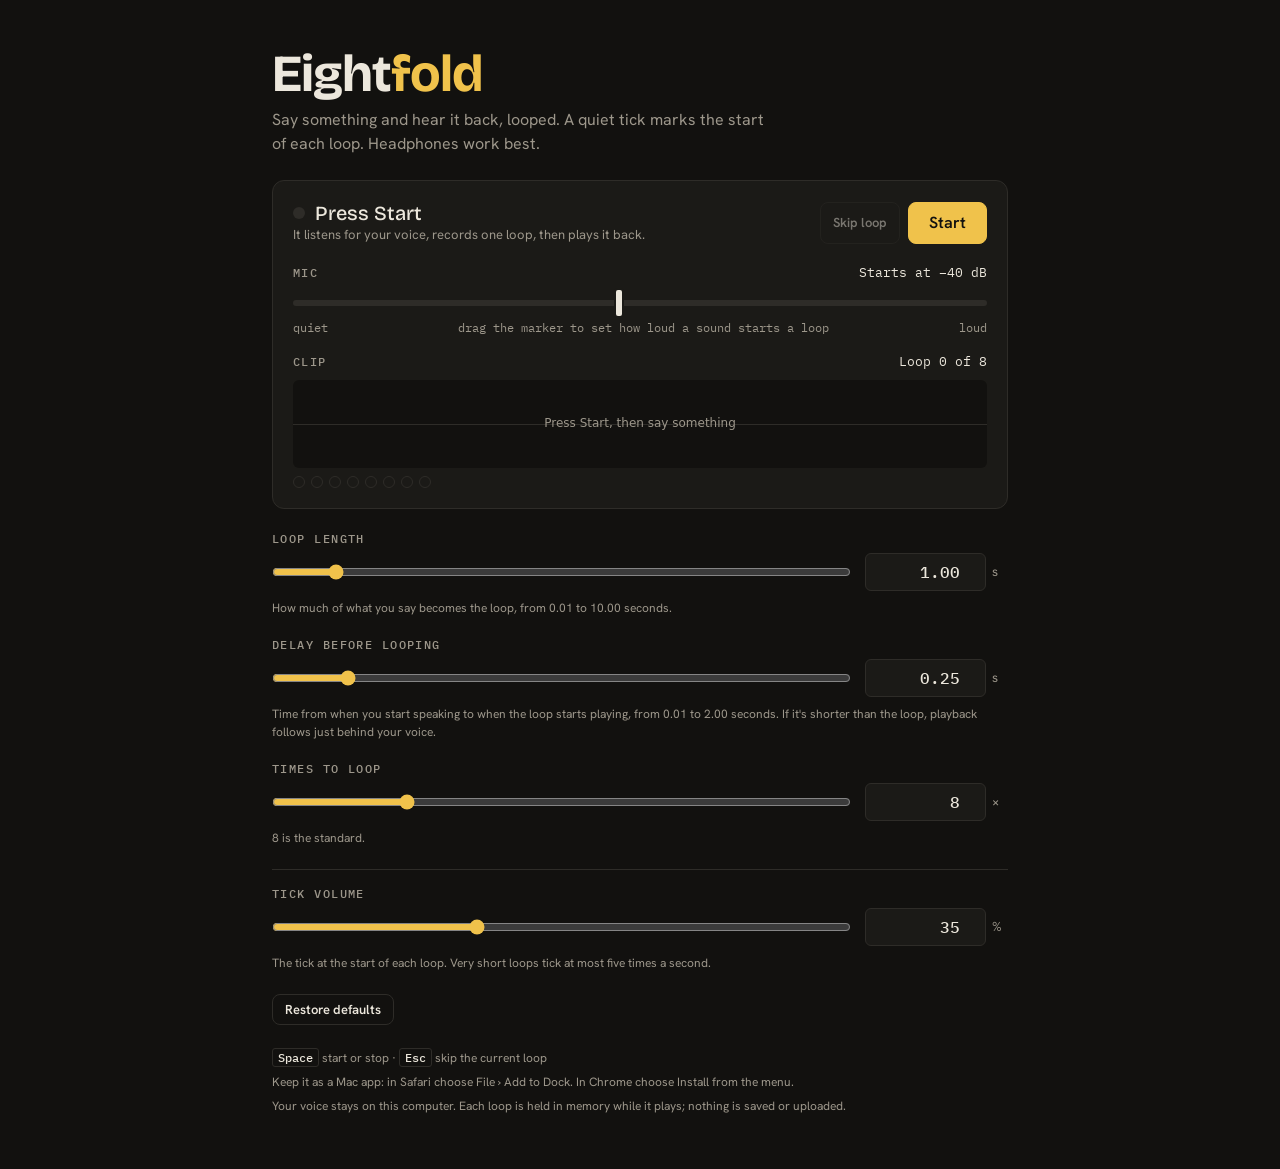
==== eightfold/index.html @ 7e2d74df "Add Eightfold: a voice looper that plays what you say eight times A new web app in eightfold/, serve" ====
<!doctype html>
<html lang="en">
<head>
<meta charset="utf-8">
<meta name="viewport" content="width=device-width, initial-scale=1, viewport-fit=cover">
<title>Eightfold</title>
<meta name="description" content="Say something and hear it looped eight times, with a quiet tick at the start of each loop.">
<meta name="theme-color" content="#12110f">
<link rel="manifest" href="manifest.webmanifest">
<link rel="icon" type="image/png" sizes="32x32" href="favicon-32.png">
<link rel="apple-touch-icon" href="apple-touch-icon.png">
<link rel="preconnect" href="https://fonts.googleapis.com">
<link rel="preconnect" href="https://fonts.gstatic.com" crossorigin>
<link rel="stylesheet" href="https://fonts.googleapis.com/css2?family=Bricolage+Grotesque:opsz,wght@12..96,500;12..96,700&family=Hanken+Grotesk:wght@400;500;600&family=IBM+Plex+Mono:wght@400;500&display=swap">
<style>
/* Layout: one column, a tape-deck card (status, mic meter, clip and loop count) above three dials. */
:root {
  color-scheme: dark;
  --ground: #12110f;        /* warm graphite */
  --panel: #1b1a17;
  --rule: #2e2c28;
  --fg: #ece7dc;
  --muted: #9d978b;
  --tape: #f0c24b;          /* loop light */
  --rec: #e8705a;           /* recording */
  --tape-dim: rgb(240 194 75 / 0.18);
  --font-display: "Bricolage Grotesque", "Avenir Next", system-ui, sans-serif;
  --font-body: "Hanken Grotesk", system-ui, -apple-system, "Segoe UI", sans-serif;
  --font-data: "IBM Plex Mono", ui-monospace, "SFMono-Regular", Menlo, Consolas, monospace;
  --step--2: 0.75rem;
  --step--1: 0.8125rem;
  --step-0: 1rem;
  --step-1: 1.25rem;
  --step-3: clamp(2.25rem, 6vw, 3.25rem);
}
[hidden] { display: none !important; }
html, body { height: 100%; }
body { margin: 0; background: var(--ground); color: var(--fg); font: 400 var(--step-0)/1.5 var(--font-body); -webkit-font-smoothing: antialiased; }
.shell {
  max-width: 46rem; margin: 0 auto; display: grid; gap: 24px;
  padding-block: clamp(20px, 5vw, 48px);
  padding-left: max(16px, env(safe-area-inset-left, 0px));
  padding-right: max(16px, env(safe-area-inset-right, 0px));
}
header { display: grid; gap: 8px; }
h1 { margin: 0; font: 700 var(--step-3)/1 var(--font-display); letter-spacing: -0.02em; }
h1 span { color: var(--tape); }
.lede { margin: 0; max-width: 56ch; color: var(--muted); }

.deck { display: grid; gap: 18px; padding: 20px; background: var(--panel); border: 1px solid var(--rule); border-radius: 12px; }
.deck-top { display: flex; flex-wrap: wrap; align-items: center; justify-content: space-between; gap: 12px; }
.status { display: flex; align-items: center; gap: 10px; font: 500 var(--step-1)/1.2 var(--font-display); }
.lamp { width: 12px; height: 12px; border-radius: 50%; background: var(--rule); flex: none; }
.lamp.listening { background: var(--muted); }
.lamp.rec { background: var(--rec); box-shadow: 0 0 10px var(--rec); }
.lamp.loop { background: var(--tape); box-shadow: 0 0 10px var(--tape); }
.status-sub { margin: 0; color: var(--muted); font-size: var(--step--1); }

button {
  font: 600 var(--step-0)/1 var(--font-body); padding: 12px 20px; border-radius: 8px;
  border: 1px solid var(--rule); background: transparent; color: var(--fg); cursor: pointer;
}
button:hover:not(:disabled) { border-color: var(--muted); }
button.primary { background: var(--tape); border-color: var(--tape); color: var(--ground); }
button.primary.on { background: transparent; color: var(--fg); border-color: var(--muted); }
button.small { font-size: var(--step--1); padding: 8px 12px; }
button:disabled { opacity: 0.45; cursor: not-allowed; }
:focus-visible { outline: 2px solid var(--tape); outline-offset: 2px; }

.label { font: 500 var(--step--2)/1 var(--font-data); text-transform: uppercase; letter-spacing: 0.12em; color: var(--muted); }
.row-head { display: flex; justify-content: space-between; align-items: baseline; gap: 12px; }
.mono { font-family: var(--font-data); font-variant-numeric: tabular-nums; font-size: var(--step--1); }

/* Mic meter with the trigger level as a draggable marker on it. */
.meter { position: relative; height: 26px; }
.meter-track { position: absolute; left: 0; right: 0; top: 10px; height: 6px; border-radius: 3px; background: var(--rule); overflow: hidden; }
.meter-fill { position: absolute; top: 0; bottom: 0; left: 0; width: 0; background: var(--muted); border-radius: 3px; }
.meter-fill.hot { background: var(--rec); }
.meter input { position: absolute; inset: 0; width: 100%; height: 100%; margin: 0; -webkit-appearance: none; appearance: none; background: transparent; cursor: ew-resize; }
.meter input::-webkit-slider-runnable-track { height: 26px; background: transparent; }
.meter input::-moz-range-track { height: 26px; background: transparent; }
.meter input::-webkit-slider-thumb { -webkit-appearance: none; width: 6px; height: 26px; border: 0; border-radius: 2px; background: var(--fg); box-shadow: 0 0 0 2px var(--panel); }
.meter input::-moz-range-thumb { width: 6px; height: 26px; border: 0; border-radius: 2px; background: var(--fg); box-shadow: 0 0 0 2px var(--panel); }
.meter-scale { display: flex; justify-content: space-between; margin-top: -2px; font: 400 var(--step--2)/1 var(--font-data); color: var(--muted); }

#clip { display: block; width: 100%; height: 88px; border-radius: 6px; background: var(--ground); }
.dots { display: flex; flex-wrap: wrap; gap: 6px; min-height: 12px; }
.dot { width: 12px; height: 12px; border-radius: 50%; border: 1.5px solid var(--rule); box-sizing: border-box; }
.dot.done { background: var(--tape); border-color: var(--tape); }
.dot.now { border-color: var(--tape); background: var(--tape-dim); }

/* The three dials, each a slider with a typed box. */
.dials { display: grid; gap: 22px; }
.dial { display: grid; gap: 8px; }
.dial-row { display: grid; grid-template-columns: minmax(0, 1fr) auto; gap: 14px; align-items: center; }
.dial input[type="range"] { width: 100%; margin: 0; accent-color: var(--tape); }
.num { display: flex; align-items: center; gap: 6px; }
.num input {
  width: 6.2em; padding: 8px 10px; border-radius: 6px; border: 1px solid var(--rule);
  background: var(--panel); color: var(--fg); font: 500 var(--step-0)/1 var(--font-data); font-variant-numeric: tabular-nums; text-align: right;
}
.num span { color: var(--muted); font-size: var(--step--1); min-width: 1.2em; }
.hint { margin: 0; color: var(--muted); font-size: var(--step--2); }
.extras { display: grid; gap: 22px; padding-top: 18px; border-top: 1px solid var(--rule); }
.footnote { display: grid; gap: 6px; margin: 0; color: var(--muted); font-size: var(--step--2); }
.warn { color: var(--rec); }
kbd { font: 500 var(--step--2) var(--font-data); border: 1px solid var(--rule); border-radius: 3px; padding: 1px 5px; color: var(--fg); }
@media (prefers-reduced-motion: reduce) { * { transition: none !important; } }
</style>
</head>
<body>
<main class="shell">
  <header>
    <h1>Eight<span>fold</span></h1>
    <p class="lede">Say something and hear it back, looped. A quiet tick marks the start of each loop. Headphones work best.</p>
  </header>

  <section class="deck" aria-label="Looper">
    <div class="deck-top">
      <div>
        <div class="status"><span class="lamp" id="lamp"></span><span id="status" role="status">Press Start</span></div>
        <p class="status-sub" id="statusSub">It listens for your voice, records one loop, then plays it back.</p>
      </div>
      <div style="display:flex; gap:8px; flex-wrap:wrap">
        <button type="button" class="small" id="cancel" disabled>Skip loop</button>
        <button type="button" class="primary" id="start">Start</button>
      </div>
    </div>

    <div class="dial">
      <div class="row-head"><span class="label">Mic</span><span class="mono" id="triggerOut">Starts at −40 dB</span></div>
      <div class="meter">
        <div class="meter-track" aria-hidden="true"><div class="meter-fill" id="meterFill"></div></div>
        <input type="range" id="trigger" min="-70" max="-6" step="1" value="-40" aria-label="Trigger level: how loud a sound has to be to start a loop">
      </div>
      <div class="meter-scale" aria-hidden="true"><span>quiet</span><span>drag the marker to set how loud a sound starts a loop</span><span>loud</span></div>
    </div>

    <div class="dial">
      <div class="row-head"><span class="label">Clip</span><span class="mono" id="loopOut">Loop 0 of 8</span></div>
      <canvas id="clip" aria-label="The recorded clip, with a line where it is playing"></canvas>
      <div class="dots" id="dots" aria-hidden="true"></div>
    </div>
  </section>

  <section class="dials" aria-label="Settings">
    <div class="dial">
      <div class="row-head"><label class="label" for="loopLen">Loop length</label></div>
      <div class="dial-row">
        <input type="range" id="loopLenRange" min="0.01" max="10" step="0.01" aria-label="Loop length in seconds">
        <div class="num"><input type="number" id="loopLen" min="0.01" max="10" step="0.01" inputmode="decimal"><span>s</span></div>
      </div>
      <p class="hint">How much of what you say becomes the loop, from 0.01 to 10.00 seconds.</p>
    </div>
    <div class="dial">
      <div class="row-head"><label class="label" for="delay">Delay before looping</label></div>
      <div class="dial-row">
        <input type="range" id="delayRange" min="0.01" max="2" step="0.01" aria-label="Delay in seconds">
        <div class="num"><input type="number" id="delay" min="0.01" max="2" step="0.01" inputmode="decimal"><span>s</span></div>
      </div>
      <p class="hint">Time from when you start speaking to when the loop starts playing, from 0.01 to 2.00 seconds. If it's shorter than the loop, playback follows just behind your voice.</p>
    </div>
    <div class="dial">
      <div class="row-head"><label class="label" for="repeats">Times to loop</label></div>
      <div class="dial-row">
        <input type="range" id="repeatsRange" min="1" max="32" step="1" aria-label="Times to loop">
        <div class="num"><input type="number" id="repeats" min="1" max="32" step="1" inputmode="numeric"><span>×</span></div>
      </div>
      <p class="hint">8 is the standard.</p>
    </div>
    <div class="extras">
      <div class="dial">
        <div class="row-head"><label class="label" for="clickVol">Tick volume</label></div>
        <div class="dial-row">
          <input type="range" id="clickVolRange" min="0" max="100" step="1" aria-label="Tick volume in percent">
          <div class="num"><input type="number" id="clickVol" min="0" max="100" step="1" inputmode="numeric"><span>%</span></div>
        </div>
        <p class="hint">The tick at the start of each loop. Very short loops tick at most five times a second.</p>
      </div>
      <div><button type="button" class="small" id="reset">Restore defaults</button></div>
    </div>
  </section>

  <div class="footnote">
    <span><kbd>Space</kbd> start or stop · <kbd>Esc</kbd> skip the current loop</span>
    <span id="installHint">Keep it as a Mac app: in Safari choose File › Add to Dock. In Chrome choose Install from the menu.</span>
    <span>Your voice stays on this computer. Each loop is held in memory while it plays; nothing is saved or uploaded.</span>
    <span><button type="button" class="small" id="install" hidden>Install as an app</button></span>
  </div>
</main>

<script type="module">
// =====================================================================
// Eightfold: say something, hear it looped. The looping itself runs in looper-worklet.js
// on the audio thread; this page handles the controls and the display.
// =====================================================================
const $ = id => document.getElementById(id);
const clamp = (x, a, b) => Math.min(b, Math.max(a, x));
const cssVar = n => getComputedStyle(document.documentElement).getPropertyValue(n).trim();

// ---------- Settings ----------
const STORE = 'eightfold.settings.v1';
const DEFAULTS = { loopSec: 1, delaySec: 0.25, repeats: 8, triggerDb: -40, clickVol: 35 };
const S = (() => { try { return { ...DEFAULTS, ...JSON.parse(localStorage.getItem(STORE) || '{}') }; } catch { return { ...DEFAULTS }; } })();
const save = () => { try { localStorage.setItem(STORE, JSON.stringify(S)); } catch { /* storage blocked */ } };

// Each dial: a slider and a typed box that stay in step. Typing is checked when you leave the box
// or press Enter; out-of-range values are pulled to the nearest end.
const DIALS = [
  { key: 'loopSec', range: 'loopLenRange', box: 'loopLen', min: 0.01, max: 10, dec: 2 },
  { key: 'delaySec', range: 'delayRange', box: 'delay', min: 0.01, max: 2, dec: 2 },
  { key: 'repeats', range: 'repeatsRange', box: 'repeats', min: 1, max: 32, dec: 0 },
  { key: 'clickVol', range: 'clickVolRange', box: 'clickVol', min: 0, max: 100, dec: 0 },
];
function showDial(d) { $(d.range).value = S[d.key]; $(d.box).value = Number(S[d.key]).toFixed(d.dec); }
function setDial(d, v, fromBox) {
  if (!Number.isFinite(v)) { showDial(d); return; }
  S[d.key] = Number(clamp(v, d.min, d.max).toFixed(d.dec));
  $(d.range).value = S[d.key];
  if (!fromBox) $(d.box).value = S[d.key].toFixed(d.dec);
  save(); sendParams(); render();
}
for (const d of DIALS) {
  $(d.range).addEventListener('input', () => setDial(d, parseFloat($(d.range).value)));
  const box = $(d.box);
  box.addEventListener('input', () => { const v = parseFloat(box.value); if (Number.isFinite(v) && v >= d.min && v <= d.max) setDial(d, v, true); });
  const commit = () => setDial(d, parseFloat(box.value.replace(',', '.')));
  box.addEventListener('change', commit);
  box.addEventListener('blur', commit);
  box.addEventListener('keydown', e => { if (e.key === 'Enter') { commit(); box.select(); } });
  showDial(d);
}
const trigger = $('trigger');
trigger.value = S.triggerDb;
trigger.addEventListener('input', () => { S.triggerDb = +trigger.value; save(); sendParams(); render(); });
$('reset').addEventListener('click', () => { Object.assign(S, DEFAULTS); save(); DIALS.forEach(showDial); trigger.value = S.triggerDb; sendParams(); render(); });

// ---------- Audio ----------
let ctx = null, node = null, stream = null, running = false;
const live = { env: 0, state: 'idle', rep: 0, repeats: S.repeats, pos: 0, rec: 0, waiting: false, peaks: null };

function params() {
  return { loopSec: S.loopSec, delaySec: S.delaySec, repeats: S.repeats, threshold: Math.pow(10, S.triggerDb / 20), clickGain: S.clickVol / 100 };
}
function sendParams() { node?.port.postMessage({ type: 'params', params: params() }); }

async function start() {
  $('start').disabled = true;
  try {
    if (!window.isSecureContext || !navigator.mediaDevices?.getUserMedia) throw Object.assign(new Error('insecure'), { name: 'Insecure' });
    if (!ctx) {
      const AC = window.AudioContext || window.webkitAudioContext;
      try { ctx = new AC({ latencyHint: 'interactive' }); } catch { ctx = new AC(); }
      await ctx.audioWorklet.addModule('looper-worklet.js');
    }
    await ctx.resume();
    // Raw mic: no echo cancelling, noise suppression or automatic gain, so the loop sounds like you.
    stream = await navigator.mediaDevices.getUserMedia({ audio: { echoCancellation: false, noiseSuppression: false, autoGainControl: false } });
    const src = ctx.createMediaStreamSource(stream);
    node = new AudioWorkletNode(ctx, 'eightfold-looper', { numberOfInputs: 1, numberOfOutputs: 1, outputChannelCount: [2], processorOptions: { params: params(), armed: true } });
    node.port.onmessage = e => onWorklet(e.data);
    src.connect(node).connect(ctx.destination);
    running = true;
    live.peaks = null;
  } catch (err) {
    console.error(err);
    stop();
    $('statusSub').classList.add('warn');
    $('statusSub').textContent = err.name === 'NotAllowedError' ? 'Microphone access was blocked. Allow the microphone for this page in your browser’s site settings, then press Start.'
      : err.name === 'NotFoundError' ? 'No microphone found. Connect one and press Start.'
      : err.name === 'Insecure' ? 'The microphone needs a secure page. Open this from https:// or http://localhost.'
      : 'Couldn’t start the audio. Reload the page and try again.';
  } finally {
    $('start').disabled = false;
    render();
  }
}
function stop() {
  running = false;
  node?.port.postMessage({ type: 'disarm' });
  try { node?.disconnect(); } catch { /* already gone */ }
  node = null;
  stream?.getTracks().forEach(t => t.stop());
  stream = null;
  Object.assign(live, { env: 0, state: 'idle', rep: 0, pos: 0, rec: 0, waiting: false });
  render();
}
function onWorklet(m) {
  if (m.type === 'tick') Object.assign(live, { env: m.env, state: m.state, rep: m.rep, repeats: m.repeats, pos: m.pos, rec: m.rec, waiting: m.waiting });
  else if (m.type === 'onset') { live.peaks = null; live.repeats = m.repeats; }
  else if (m.type === 'clip') live.peaks = m.peaks;
}
$('start').addEventListener('click', () => (running ? stop() : start()));
$('cancel').addEventListener('click', () => node?.port.postMessage({ type: 'cancel' }));
addEventListener('keydown', e => {
  if (e.target instanceof HTMLInputElement || e.target instanceof HTMLButtonElement || e.metaKey || e.ctrlKey || e.altKey) return;
  if (e.code === 'Space') { e.preventDefault(); running ? stop() : start(); }
  else if (e.key === 'Escape') node?.port.postMessage({ type: 'cancel' });
});

// ---------- Display ----------
const COLORS = {};
function readColors() { for (const [k, v, fb] of [['fg', '--fg', '#ece7dc'], ['muted', '--muted', '#9d978b'], ['rule', '--rule', '#2e2c28'], ['tape', '--tape', '#f0c24b'], ['rec', '--rec', '#e8705a'], ['ground', '--ground', '#12110f']]) COLORS[k] = cssVar(v) || fb; }
readColors();
addEventListener('load', readColors);

const clipCv = $('clip'), cc = clipCv.getContext('2d');
function drawClip() {
  const dpr = Math.min(devicePixelRatio || 1, 2);
  const W = Math.round(clipCv.clientWidth * dpr), H = Math.round(clipCv.clientHeight * dpr);
  if (!W || !H) return;
  if (clipCv.width !== W || clipCv.height !== H) { clipCv.width = W; clipCv.height = H; }
  cc.clearRect(0, 0, W, H);
  const mid = H / 2, pad = 10 * dpr;
  cc.strokeStyle = COLORS.rule; cc.lineWidth = 1;
  cc.beginPath(); cc.moveTo(0, mid + 0.5); cc.lineTo(W, mid + 0.5); cc.stroke();
  const p = live.peaks;
  if (p) {
    let max = 0; for (const v of p) max = Math.max(max, v);
    const g = max > 0 ? (mid - pad) / max : 0;
    cc.fillStyle = live.state === 'active' && !live.waiting ? COLORS.tape : COLORS.muted;
    const bw = W / p.length;
    for (let i = 0; i < p.length; i++) { const h = Math.max(1, p[i] * g); cc.fillRect(i * bw, mid - h, Math.max(1, bw - 0.5), h * 2); }
  } else if (live.state === 'active' && live.rec < 1) {
    cc.fillStyle = COLORS.rec; cc.globalAlpha = 0.35; cc.fillRect(0, mid - 3 * dpr, W * live.rec, 6 * dpr); cc.globalAlpha = 1;
  } else {
    cc.fillStyle = COLORS.muted; cc.font = `${12 * dpr}px ${cssVar('--font-body') || 'system-ui'}`; cc.textAlign = 'center'; cc.textBaseline = 'middle';
    cc.fillText(running ? 'Say something…' : 'Press Start, then say something', W / 2, mid);
  }
  if (live.state === 'active' && !live.waiting) {
    const x = live.pos * W;
    cc.fillStyle = COLORS.fg; cc.fillRect(Math.round(x), 0, Math.max(1, Math.round(dpr * 1.5)), H);
  }
}

function render() {
  const st = live.state;
  const lamp = $('lamp');
  lamp.className = 'lamp' + (!running ? '' : st === 'active' && live.waiting ? ' rec' : st === 'active' ? ' loop' : ' listening');
  $('start').textContent = running ? 'Stop' : 'Start';
  $('start').classList.toggle('on', running);
  $('cancel').disabled = !(running && st === 'active');
  if (running) $('statusSub').classList.remove('warn');
  const n = st === 'active' ? live.repeats : S.repeats;
  $('status').textContent = !running ? 'Press Start'
    : st === 'active' && live.waiting ? 'Recording'
    : st === 'active' ? `Looping ${Math.min(n, live.rep + 1)} of ${n}`
    : st === 'cooldown' ? 'Done'
    : 'Listening';
  if (running && !$('statusSub').classList.contains('warn')) {
    $('statusSub').textContent = st === 'active' && live.waiting ? `The loop starts ${S.delaySec.toFixed(2)} s after you started speaking.`
      : st === 'active' ? `${S.loopSec.toFixed(2)} s loop. The mic is paused until it finishes.`
      : 'Say something. A sound past the marker starts a loop.';
  }
  $('loopOut').textContent = `Loop ${st === 'active' && !live.waiting ? Math.min(n, live.rep + 1) : 0} of ${n}`;
  // Mic level in dB on a −70…−6 scale, the same scale as the trigger marker.
  const db = 20 * Math.log10(Math.max(1e-6, live.env));
  const frac = clamp((db + 70) / 64, 0, 1);
  $('meterFill').style.width = `${frac * 100}%`;
  $('meterFill').classList.toggle('hot', db >= S.triggerDb);
  $('triggerOut').textContent = `Starts at ${S.triggerDb} dB${running ? ` · now ${db < -69 ? '−∞' : Math.round(db)} dB` : ''}`.replace(/-/g, '−');
  // One dot per loop.
  const dots = $('dots');
  if (dots.childElementCount !== n) { dots.textContent = ''; for (let i = 0; i < n; i++) { const d = document.createElement('span'); d.className = 'dot'; dots.append(d); } }
  [...dots.children].forEach((d, i) => {
    const done = st === 'active' && !live.waiting && i < live.rep, now = st === 'active' && !live.waiting && i === live.rep;
    d.className = 'dot' + (done ? ' done' : now ? ' now' : '');
  });
  drawClip();
}
(function frame() { if (running) render(); requestAnimationFrame(frame); })();
render();

// ---------- Install as an app ----------
if ('serviceWorker' in navigator && window.isSecureContext) {
  addEventListener('load', () => navigator.serviceWorker.register('./sw.js').catch(err => console.warn('Offline support unavailable', err)));
  const had = !!navigator.serviceWorker.controller;
  navigator.serviceWorker.addEventListener('controllerchange', () => { if (had && !running) location.reload(); });
}
const standalone = matchMedia('(display-mode: standalone)').matches || navigator.standalone === true;
$('installHint').hidden = standalone;
let installPrompt = null;
addEventListener('beforeinstallprompt', e => { e.preventDefault(); installPrompt = e; $('install').hidden = false; $('installHint').hidden = true; });
$('install').addEventListener('click', async () => { if (!installPrompt) return; installPrompt.prompt(); await installPrompt.userChoice.catch(() => null); installPrompt = null; $('install').hidden = true; });
addEventListener('appinstalled', () => { $('install').hidden = true; $('installHint').hidden = true; });

window.eightfold = { settings: S, live, get ctx() { return ctx; }, get node() { return node; } };
</script>
</body>
</html>
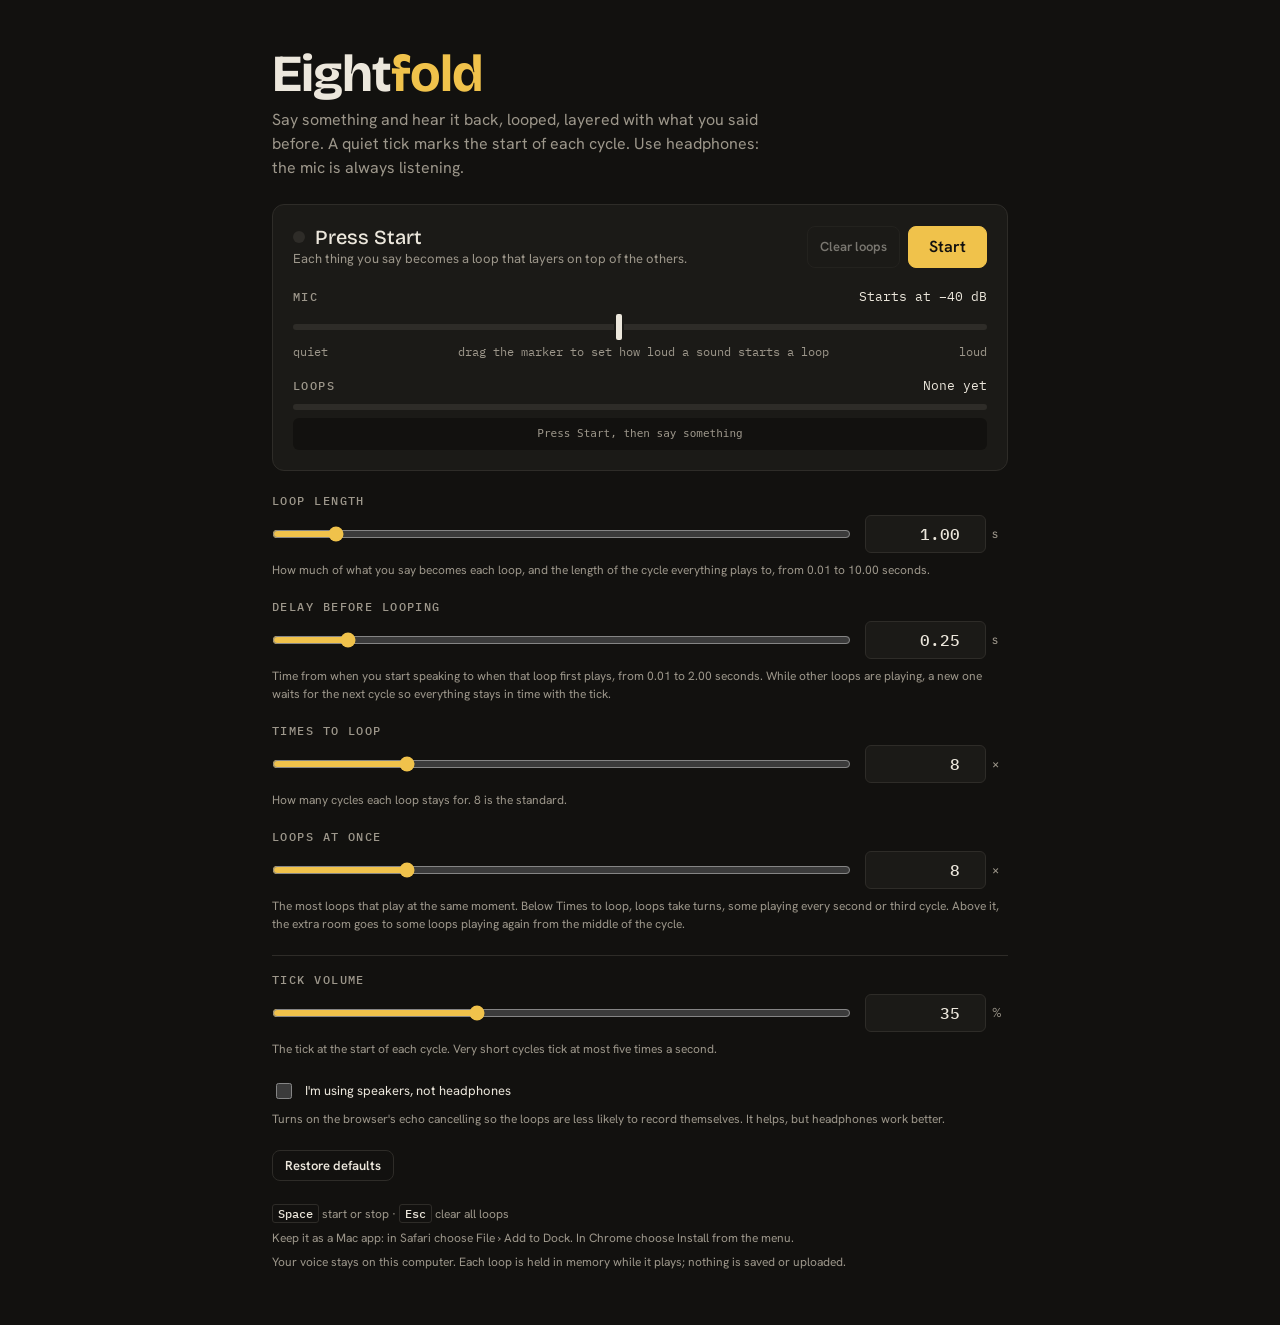
==== commit f68d6998: "Eightfold: layered loops on a shared cycle, with a "loops at once" cap - The mic stays open while lo" ====
--- a/eightfold/index.html
+++ b/eightfold/index.html
@@ -83,11 +83,12 @@
 .meter input::-moz-range-thumb { width: 6px; height: 26px; border: 0; border-radius: 2px; background: var(--fg); box-shadow: 0 0 0 2px var(--panel); }
 .meter-scale { display: flex; justify-content: space-between; margin-top: -2px; font: 400 var(--step--2)/1 var(--font-data); color: var(--muted); }
 
-#clip { display: block; width: 100%; height: 88px; border-radius: 6px; background: var(--ground); }
-.dots { display: flex; flex-wrap: wrap; gap: 6px; min-height: 12px; }
-.dot { width: 12px; height: 12px; border-radius: 50%; border: 1.5px solid var(--rule); box-sizing: border-box; }
-.dot.done { background: var(--tape); border-color: var(--tape); }
-.dot.now { border-color: var(--tape); background: var(--tape-dim); }
+.cycle { position: relative; height: 6px; border-radius: 3px; background: var(--rule); overflow: hidden; }
+.cycle-fill { position: absolute; top: 0; bottom: 0; left: 0; width: 0; background: var(--tape); }
+.cycle-mid { position: absolute; top: 0; bottom: 0; left: 50%; width: 2px; margin-left: -1px; background: var(--ground); }
+#lanes { display: block; width: 100%; height: 52px; border-radius: 6px; background: var(--ground); }
+.check { display: flex; align-items: center; gap: 10px; font-size: var(--step--1); cursor: pointer; }
+.check input { width: 16px; height: 16px; accent-color: var(--tape); }
 
 /* The three dials, each a slider with a typed box. */
 .dials { display: grid; gap: 22px; }
@@ -112,17 +113,17 @@
 <main class="shell">
   <header>
     <h1>Eight<span>fold</span></h1>
-    <p class="lede">Say something and hear it back, looped. A quiet tick marks the start of each loop. Headphones work best.</p>
+    <p class="lede">Say something and hear it back, looped, layered with what you said before. A quiet tick marks the start of each cycle. Use headphones: the mic is always listening.</p>
   </header>
 
   <section class="deck" aria-label="Looper">
     <div class="deck-top">
       <div>
         <div class="status"><span class="lamp" id="lamp"></span><span id="status" role="status">Press Start</span></div>
-        <p class="status-sub" id="statusSub">It listens for your voice, records one loop, then plays it back.</p>
+        <p class="status-sub" id="statusSub">Each thing you say becomes a loop that layers on top of the others.</p>
       </div>
       <div style="display:flex; gap:8px; flex-wrap:wrap">
-        <button type="button" class="small" id="cancel" disabled>Skip loop</button>
+        <button type="button" class="small" id="cancel" disabled>Clear loops</button>
         <button type="button" class="primary" id="start">Start</button>
       </div>
     </div>
@@ -137,9 +138,9 @@
     </div>
 
     <div class="dial">
-      <div class="row-head"><span class="label">Clip</span><span class="mono" id="loopOut">Loop 0 of 8</span></div>
-      <canvas id="clip" aria-label="The recorded clip, with a line where it is playing"></canvas>
-      <div class="dots" id="dots" aria-hidden="true"></div>
+      <div class="row-head"><span class="label">Loops</span><span class="mono" id="loopOut">None yet</span></div>
+      <div class="cycle" aria-hidden="true"><div class="cycle-fill" id="cycleFill"></div><div class="cycle-mid" id="cycleMid"></div></div>
+      <canvas id="lanes" aria-label="Each loop, newest at the top, with lines where it is playing and how many cycles it has left"></canvas>
     </div>
   </section>
 
@@ -150,7 +151,7 @@
         <input type="range" id="loopLenRange" min="0.01" max="10" step="0.01" aria-label="Loop length in seconds">
         <div class="num"><input type="number" id="loopLen" min="0.01" max="10" step="0.01" inputmode="decimal"><span>s</span></div>
       </div>
-      <p class="hint">How much of what you say becomes the loop, from 0.01 to 10.00 seconds.</p>
+      <p class="hint">How much of what you say becomes each loop, and the length of the cycle everything plays to, from 0.01 to 10.00 seconds.</p>
     </div>
     <div class="dial">
       <div class="row-head"><label class="label" for="delay">Delay before looping</label></div>
@@ -158,7 +159,7 @@
         <input type="range" id="delayRange" min="0.01" max="2" step="0.01" aria-label="Delay in seconds">
         <div class="num"><input type="number" id="delay" min="0.01" max="2" step="0.01" inputmode="decimal"><span>s</span></div>
       </div>
-      <p class="hint">Time from when you start speaking to when the loop starts playing, from 0.01 to 2.00 seconds. If it's shorter than the loop, playback follows just behind your voice.</p>
+      <p class="hint">Time from when you start speaking to when that loop first plays, from 0.01 to 2.00 seconds. While other loops are playing, a new one waits for the next cycle so everything stays in time with the tick.</p>
     </div>
     <div class="dial">
       <div class="row-head"><label class="label" for="repeats">Times to loop</label></div>
@@ -166,7 +167,15 @@
         <input type="range" id="repeatsRange" min="1" max="32" step="1" aria-label="Times to loop">
         <div class="num"><input type="number" id="repeats" min="1" max="32" step="1" inputmode="numeric"><span>×</span></div>
       </div>
-      <p class="hint">8 is the standard.</p>
+      <p class="hint">How many cycles each loop stays for. 8 is the standard.</p>
+    </div>
+    <div class="dial">
+      <div class="row-head"><label class="label" for="voices">Loops at once</label></div>
+      <div class="dial-row">
+        <input type="range" id="voicesRange" min="1" max="32" step="1" aria-label="Loops playing at once">
+        <div class="num"><input type="number" id="voices" min="1" max="32" step="1" inputmode="numeric"><span>×</span></div>
+      </div>
+      <p class="hint">The most loops that play at the same moment. Below Times to loop, loops take turns, some playing every second or third cycle. Above it, the extra room goes to some loops playing again from the middle of the cycle.</p>
     </div>
     <div class="extras">
       <div class="dial">
@@ -175,14 +184,18 @@
           <input type="range" id="clickVolRange" min="0" max="100" step="1" aria-label="Tick volume in percent">
           <div class="num"><input type="number" id="clickVol" min="0" max="100" step="1" inputmode="numeric"><span>%</span></div>
         </div>
-        <p class="hint">The tick at the start of each loop. Very short loops tick at most five times a second.</p>
+        <p class="hint">The tick at the start of each cycle. Very short cycles tick at most five times a second.</p>
+      </div>
+      <div class="dial">
+        <label class="check"><input type="checkbox" id="speakers"> I'm using speakers, not headphones</label>
+        <p class="hint">Turns on the browser's echo cancelling so the loops are less likely to record themselves. It helps, but headphones work better.</p>
       </div>
       <div><button type="button" class="small" id="reset">Restore defaults</button></div>
     </div>
   </section>
 
   <div class="footnote">
-    <span><kbd>Space</kbd> start or stop · <kbd>Esc</kbd> skip the current loop</span>
+    <span><kbd>Space</kbd> start or stop · <kbd>Esc</kbd> clear all loops</span>
     <span id="installHint">Keep it as a Mac app: in Safari choose File › Add to Dock. In Chrome choose Install from the menu.</span>
     <span>Your voice stays on this computer. Each loop is held in memory while it plays; nothing is saved or uploaded.</span>
     <span><button type="button" class="small" id="install" hidden>Install as an app</button></span>
@@ -200,7 +213,7 @@
 
 // ---------- Settings ----------
 const STORE = 'eightfold.settings.v1';
-const DEFAULTS = { loopSec: 1, delaySec: 0.25, repeats: 8, triggerDb: -40, clickVol: 35 };
+const DEFAULTS = { loopSec: 1, delaySec: 0.25, repeats: 8, voices: 8, triggerDb: -40, clickVol: 35, speakers: false };
 const S = (() => { try { return { ...DEFAULTS, ...JSON.parse(localStorage.getItem(STORE) || '{}') }; } catch { return { ...DEFAULTS }; } })();
 const save = () => { try { localStorage.setItem(STORE, JSON.stringify(S)); } catch { /* storage blocked */ } };
 
@@ -210,6 +223,7 @@
   { key: 'loopSec', range: 'loopLenRange', box: 'loopLen', min: 0.01, max: 10, dec: 2 },
   { key: 'delaySec', range: 'delayRange', box: 'delay', min: 0.01, max: 2, dec: 2 },
   { key: 'repeats', range: 'repeatsRange', box: 'repeats', min: 1, max: 32, dec: 0 },
+  { key: 'voices', range: 'voicesRange', box: 'voices', min: 1, max: 32, dec: 0 },
   { key: 'clickVol', range: 'clickVolRange', box: 'clickVol', min: 0, max: 100, dec: 0 },
 ];
 function showDial(d) { $(d.range).value = S[d.key]; $(d.box).value = Number(S[d.key]).toFixed(d.dec); }
@@ -233,16 +247,36 @@
 const trigger = $('trigger');
 trigger.value = S.triggerDb;
 trigger.addEventListener('input', () => { S.triggerDb = +trigger.value; save(); sendParams(); render(); });
-$('reset').addEventListener('click', () => { Object.assign(S, DEFAULTS); save(); DIALS.forEach(showDial); trigger.value = S.triggerDb; sendParams(); render(); });
+const speakers = $('speakers');
+speakers.checked = !!S.speakers;
+speakers.addEventListener('change', () => { S.speakers = speakers.checked; save(); if (running) connectMic().catch(err => console.error(err)); });
+$('reset').addEventListener('click', () => {
+  const echoChanged = S.speakers !== DEFAULTS.speakers;
+  Object.assign(S, DEFAULTS); save(); DIALS.forEach(showDial); trigger.value = S.triggerDb; speakers.checked = S.speakers;
+  sendParams(); render();
+  if (running && echoChanged) connectMic().catch(err => console.error(err));
+});
 
 // ---------- Audio ----------
-let ctx = null, node = null, stream = null, running = false;
-const live = { env: 0, state: 'idle', rep: 0, repeats: S.repeats, pos: 0, rec: 0, waiting: false, peaks: null };
+let ctx = null, node = null, stream = null, micSrc = null, running = false;
+const live = { env: 0, recording: null, cycle: null, phase: 0, playing: 0, voices: [] };
+const peaks = new Map(); // loop id -> its waveform
 
 function params() {
-  return { loopSec: S.loopSec, delaySec: S.delaySec, repeats: S.repeats, threshold: Math.pow(10, S.triggerDb / 20), clickGain: S.clickVol / 100 };
+  return { loopSec: S.loopSec, delaySec: S.delaySec, repeats: S.repeats, voices: S.voices, threshold: Math.pow(10, S.triggerDb / 20), clickGain: S.clickVol / 100 };
 }
 function sendParams() { node?.port.postMessage({ type: 'params', params: params() }); }
+
+// The mic: raw (no noise suppression or automatic gain) so the loops sound like you. Echo cancelling
+// only when you say you're on speakers.
+async function connectMic() {
+  const next = await navigator.mediaDevices.getUserMedia({ audio: { echoCancellation: !!S.speakers, noiseSuppression: false, autoGainControl: false } });
+  try { micSrc?.disconnect(); } catch { /* already gone */ }
+  stream?.getTracks().forEach(t => t.stop());
+  stream = next;
+  micSrc = ctx.createMediaStreamSource(stream);
+  if (node) micSrc.connect(node);
+}
 
 async function start() {
   $('start').disabled = true;
@@ -254,14 +288,12 @@
       await ctx.audioWorklet.addModule('looper-worklet.js');
     }
     await ctx.resume();
-    // Raw mic: no echo cancelling, noise suppression or automatic gain, so the loop sounds like you.
-    stream = await navigator.mediaDevices.getUserMedia({ audio: { echoCancellation: false, noiseSuppression: false, autoGainControl: false } });
-    const src = ctx.createMediaStreamSource(stream);
     node = new AudioWorkletNode(ctx, 'eightfold-looper', { numberOfInputs: 1, numberOfOutputs: 1, outputChannelCount: [2], processorOptions: { params: params(), armed: true } });
     node.port.onmessage = e => onWorklet(e.data);
-    src.connect(node).connect(ctx.destination);
+    node.connect(ctx.destination);
+    await connectMic();
     running = true;
-    live.peaks = null;
+    peaks.clear();
   } catch (err) {
     console.error(err);
     stop();
@@ -278,24 +310,28 @@
 function stop() {
   running = false;
   node?.port.postMessage({ type: 'disarm' });
-  try { node?.disconnect(); } catch { /* already gone */ }
-  node = null;
+  try { micSrc?.disconnect(); node?.disconnect(); } catch { /* already gone */ }
+  node = null; micSrc = null;
   stream?.getTracks().forEach(t => t.stop());
   stream = null;
-  Object.assign(live, { env: 0, state: 'idle', rep: 0, pos: 0, rec: 0, waiting: false });
+  Object.assign(live, { env: 0, recording: null, cycle: null, phase: 0, playing: 0, voices: [] });
   render();
 }
 function onWorklet(m) {
-  if (m.type === 'tick') Object.assign(live, { env: m.env, state: m.state, rep: m.rep, repeats: m.repeats, pos: m.pos, rec: m.rec, waiting: m.waiting });
-  else if (m.type === 'onset') { live.peaks = null; live.repeats = m.repeats; }
-  else if (m.type === 'clip') live.peaks = m.peaks;
-}
+  if (m.type === 'tick') {
+    Object.assign(live, { env: m.env, recording: m.recording, cycle: m.cycle, phase: m.phase, playing: m.playing, voices: m.voices });
+    for (const id of peaks.keys()) if (!m.voices.some(v => v.id === id)) peaks.delete(id); // forget finished loops
+  } else if (m.type === 'clip') peaks.set(m.id, m.peaks);
+  else if (m.type === 'cleared') peaks.clear();
+}
+const clearLoops = () => node?.port.postMessage({ type: 'clear' });
 $('start').addEventListener('click', () => (running ? stop() : start()));
-$('cancel').addEventListener('click', () => node?.port.postMessage({ type: 'cancel' }));
+$('cancel').addEventListener('click', clearLoops);
 addEventListener('keydown', e => {
-  if (e.target instanceof HTMLInputElement || e.target instanceof HTMLButtonElement || e.metaKey || e.ctrlKey || e.altKey) return;
+  if (e.metaKey || e.ctrlKey || e.altKey) return;
+  if (e.key === 'Escape') { clearLoops(); return; } // works anywhere, even while typing in a box
+  if (e.target instanceof HTMLInputElement || e.target instanceof HTMLButtonElement) return;
   if (e.code === 'Space') { e.preventDefault(); running ? stop() : start(); }
-  else if (e.key === 'Escape') node?.port.postMessage({ type: 'cancel' });
 });
 
 // ---------- Display ----------
@@ -304,69 +340,82 @@
 readColors();
 addEventListener('load', readColors);
 
-const clipCv = $('clip'), cc = clipCv.getContext('2d');
-function drawClip() {
+// One lane per loop, newest at the top: its waveform (gold while it plays), a line for each pass that is
+// playing, and how many cycles it has left. A loop being recorded shows as a red bar filling up.
+const lanesCv = $('lanes'), lc = lanesCv.getContext('2d');
+const LANE = 24, MAX_LANES = 16;
+function drawLanes() {
+  const rows = [];
+  if (live.recording) rows.push({ rec: live.recording });
+  for (const v of [...live.voices].reverse()) if (!live.recording || v.id !== live.recording.id) rows.push({ v });
+  const shown = rows.slice(0, MAX_LANES);
+  const cssH = Math.max(1, shown.length) * LANE + 8;
+  if (lanesCv.style.height !== `${cssH}px`) lanesCv.style.height = `${cssH}px`;
   const dpr = Math.min(devicePixelRatio || 1, 2);
-  const W = Math.round(clipCv.clientWidth * dpr), H = Math.round(clipCv.clientHeight * dpr);
-  if (!W || !H) return;
-  if (clipCv.width !== W || clipCv.height !== H) { clipCv.width = W; clipCv.height = H; }
-  cc.clearRect(0, 0, W, H);
-  const mid = H / 2, pad = 10 * dpr;
-  cc.strokeStyle = COLORS.rule; cc.lineWidth = 1;
-  cc.beginPath(); cc.moveTo(0, mid + 0.5); cc.lineTo(W, mid + 0.5); cc.stroke();
-  const p = live.peaks;
-  if (p) {
-    let max = 0; for (const v of p) max = Math.max(max, v);
-    const g = max > 0 ? (mid - pad) / max : 0;
-    cc.fillStyle = live.state === 'active' && !live.waiting ? COLORS.tape : COLORS.muted;
-    const bw = W / p.length;
-    for (let i = 0; i < p.length; i++) { const h = Math.max(1, p[i] * g); cc.fillRect(i * bw, mid - h, Math.max(1, bw - 0.5), h * 2); }
-  } else if (live.state === 'active' && live.rec < 1) {
-    cc.fillStyle = COLORS.rec; cc.globalAlpha = 0.35; cc.fillRect(0, mid - 3 * dpr, W * live.rec, 6 * dpr); cc.globalAlpha = 1;
-  } else {
-    cc.fillStyle = COLORS.muted; cc.font = `${12 * dpr}px ${cssVar('--font-body') || 'system-ui'}`; cc.textAlign = 'center'; cc.textBaseline = 'middle';
-    cc.fillText(running ? 'Say something…' : 'Press Start, then say something', W / 2, mid);
+  const W = Math.round(lanesCv.clientWidth * dpr), H = Math.round(cssH * dpr);
+  if (!W) return;
+  if (lanesCv.width !== W || lanesCv.height !== H) { lanesCv.width = W; lanesCv.height = H; }
+  lc.clearRect(0, 0, W, H);
+  lc.font = `${11 * dpr}px ${cssVar('--font-data') || 'monospace'}`; lc.textBaseline = 'middle';
+  if (!shown.length) {
+    lc.fillStyle = COLORS.muted; lc.textAlign = 'center';
+    lc.fillText(running ? 'Say something…' : 'Press Start, then say something', W / 2, H / 2);
+    lc.textAlign = 'start'; return;
   }
-  if (live.state === 'active' && !live.waiting) {
-    const x = live.pos * W;
-    cc.fillStyle = COLORS.fg; cc.fillRect(Math.round(x), 0, Math.max(1, Math.round(dpr * 1.5)), H);
+  const left = 8 * dpr, right = W - 78 * dpr, plotW = right - left;
+  shown.forEach((row, r) => {
+    const top = (4 + r * LANE) * dpr, h = (LANE - 6) * dpr, mid = top + h / 2;
+    if (row.rec) {
+      lc.fillStyle = COLORS.rule; lc.fillRect(left, mid - 2 * dpr, plotW, 4 * dpr);
+      lc.fillStyle = COLORS.rec; lc.fillRect(left, mid - 2 * dpr, plotW * row.rec.frac, 4 * dpr);
+      lc.fillStyle = COLORS.fg; lc.fillText('recording', right + 10 * dpr, mid);
+      return;
+    }
+    const v = row.v, pk = peaks.get(v.id), sounding = v.heads.length > 0;
+    if (pk) {
+      let max = 0; for (const x of pk) max = Math.max(max, x);
+      const g = max > 0 ? (h / 2) / max : 0, bw = plotW / pk.length;
+      lc.fillStyle = sounding ? COLORS.tape : COLORS.muted; lc.globalAlpha = sounding ? 1 : 0.55;
+      for (let i = 0; i < pk.length; i++) { const hh = Math.max(dpr * 0.5, pk[i] * g); lc.fillRect(left + i * bw, mid - hh, Math.max(1, bw - 0.4), hh * 2); }
+      lc.globalAlpha = 1;
+    } else {
+      lc.strokeStyle = COLORS.rule; lc.beginPath(); lc.moveTo(left, mid); lc.lineTo(right, mid); lc.stroke();
+    }
+    lc.fillStyle = COLORS.fg;
+    for (const x of v.heads) lc.fillRect(Math.round(left + x * plotW), top, Math.max(1, Math.round(1.5 * dpr)), h);
+    lc.fillStyle = v.waiting ? COLORS.muted : COLORS.fg;
+    lc.fillText(v.waiting ? 'next cycle' : `${v.left} left`, right + 10 * dpr, mid);
+  });
+  if (rows.length > MAX_LANES) {
+    lc.fillStyle = COLORS.muted; lc.textAlign = 'right';
+    lc.fillText(`+${rows.length - MAX_LANES} more`, W - 6 * dpr, H - 6 * dpr); lc.textAlign = 'start';
   }
 }
 
 function render() {
-  const st = live.state;
+  const loops = live.voices.length, playing = live.playing;
   const lamp = $('lamp');
-  lamp.className = 'lamp' + (!running ? '' : st === 'active' && live.waiting ? ' rec' : st === 'active' ? ' loop' : ' listening');
+  lamp.className = 'lamp' + (!running ? '' : live.recording ? ' rec' : loops ? ' loop' : ' listening');
   $('start').textContent = running ? 'Stop' : 'Start';
   $('start').classList.toggle('on', running);
-  $('cancel').disabled = !(running && st === 'active');
+  $('cancel').disabled = !(running && loops > 0);
   if (running) $('statusSub').classList.remove('warn');
-  const n = st === 'active' ? live.repeats : S.repeats;
-  $('status').textContent = !running ? 'Press Start'
-    : st === 'active' && live.waiting ? 'Recording'
-    : st === 'active' ? `Looping ${Math.min(n, live.rep + 1)} of ${n}`
-    : st === 'cooldown' ? 'Done'
-    : 'Listening';
+  $('status').textContent = !running ? 'Press Start' : live.recording ? 'Recording' : loops ? 'Looping' : 'Listening';
   if (running && !$('statusSub').classList.contains('warn')) {
-    $('statusSub').textContent = st === 'active' && live.waiting ? `The loop starts ${S.delaySec.toFixed(2)} s after you started speaking.`
-      : st === 'active' ? `${S.loopSec.toFixed(2)} s loop. The mic is paused until it finishes.`
+    $('statusSub').textContent = loops
+      ? `${loops} ${loops === 1 ? 'loop' : 'loops'}, ${playing} playing now (at most ${S.voices}). Keep talking to add more.`
       : 'Say something. A sound past the marker starts a loop.';
   }
-  $('loopOut').textContent = `Loop ${st === 'active' && !live.waiting ? Math.min(n, live.rep + 1) : 0} of ${n}`;
+  $('loopOut').textContent = live.cycle != null && live.cycle >= 0 ? `Cycle ${live.cycle + 1} · ${S.loopSec.toFixed(2)} s` : 'None yet';
+  $('cycleFill').style.width = `${(live.cycle != null && live.cycle >= 0 ? live.phase : 0) * 100}%`;
+  $('cycleMid').hidden = !(S.voices > S.repeats);
   // Mic level in dB on a −70…−6 scale, the same scale as the trigger marker.
   const db = 20 * Math.log10(Math.max(1e-6, live.env));
   const frac = clamp((db + 70) / 64, 0, 1);
   $('meterFill').style.width = `${frac * 100}%`;
   $('meterFill').classList.toggle('hot', db >= S.triggerDb);
   $('triggerOut').textContent = `Starts at ${S.triggerDb} dB${running ? ` · now ${db < -69 ? '−∞' : Math.round(db)} dB` : ''}`.replace(/-/g, '−');
-  // One dot per loop.
-  const dots = $('dots');
-  if (dots.childElementCount !== n) { dots.textContent = ''; for (let i = 0; i < n; i++) { const d = document.createElement('span'); d.className = 'dot'; dots.append(d); } }
-  [...dots.children].forEach((d, i) => {
-    const done = st === 'active' && !live.waiting && i < live.rep, now = st === 'active' && !live.waiting && i === live.rep;
-    d.className = 'dot' + (done ? ' done' : now ? ' now' : '');
-  });
-  drawClip();
+  drawLanes();
 }
 (function frame() { if (running) render(); requestAnimationFrame(frame); })();
 render();
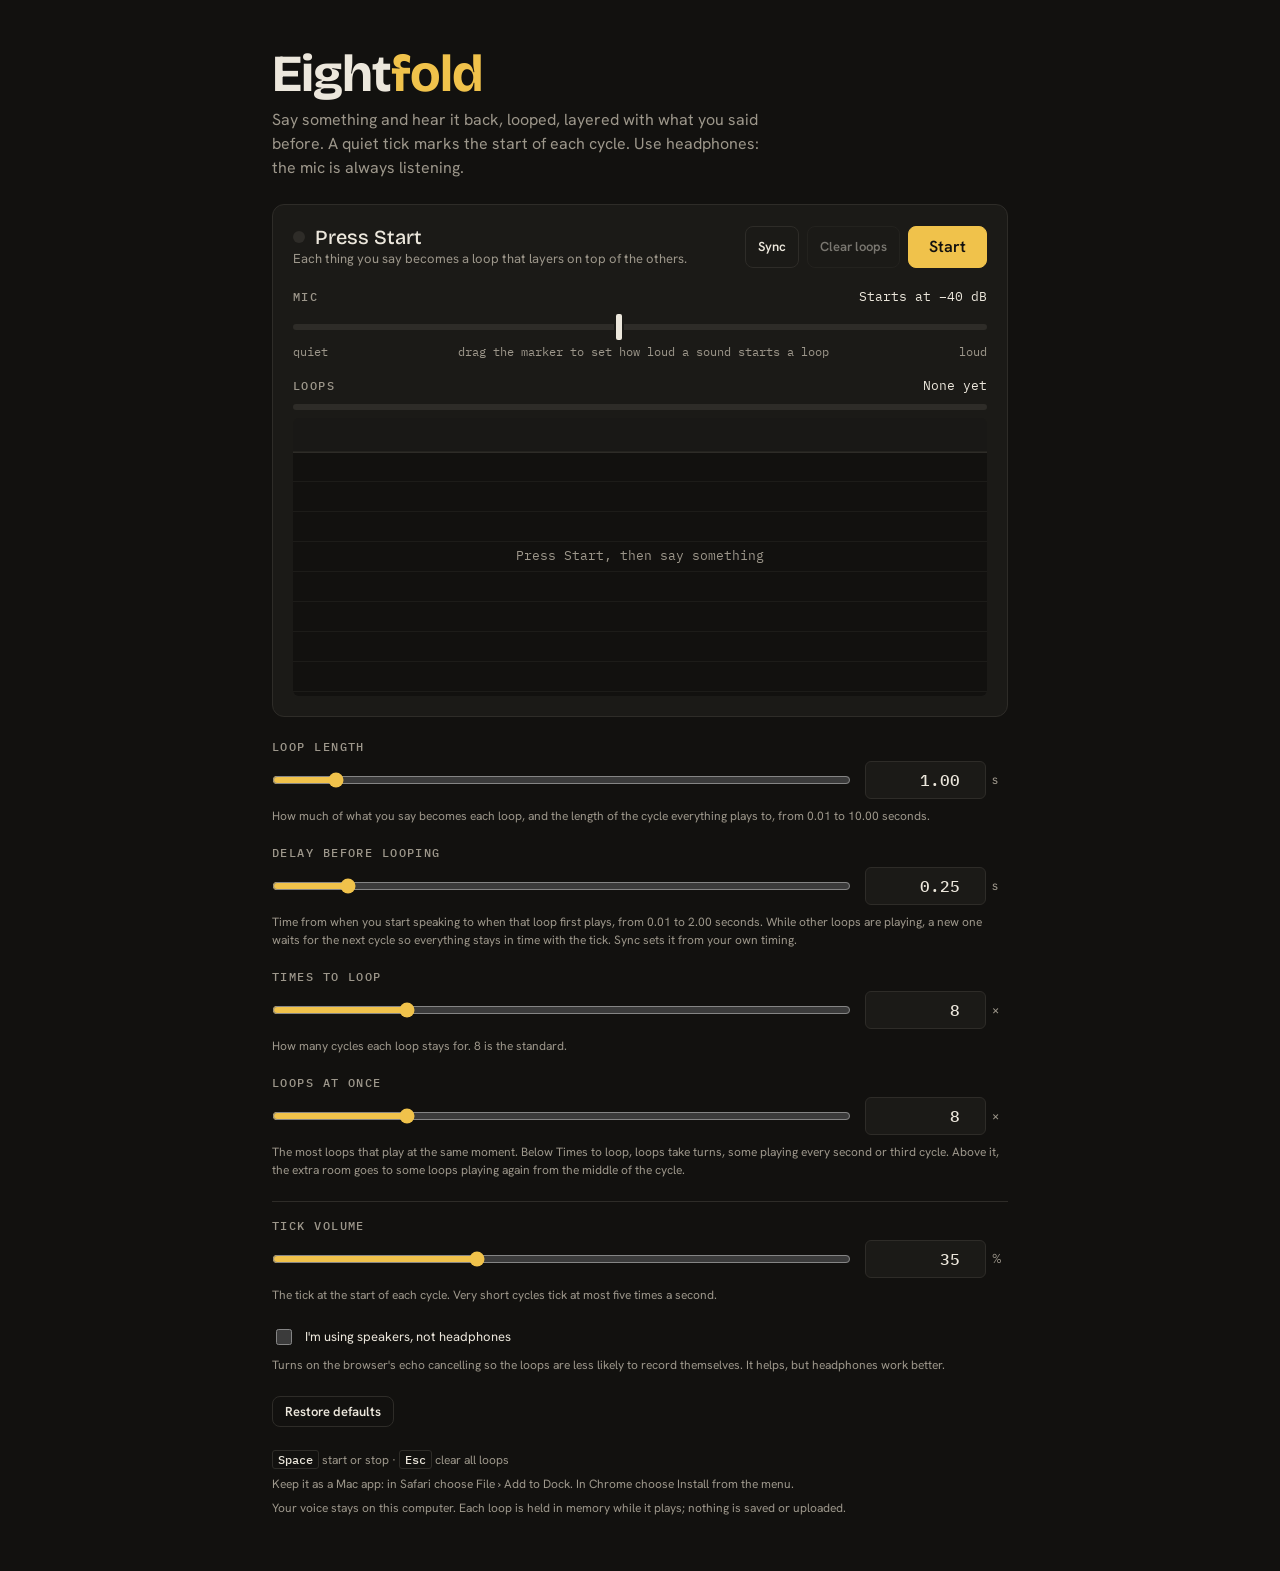
==== commit 2ebcdbfe: "Eightfold: Sync button, per-loop ×2 / ½, steady loops display - Sync: plays clicks (3 to find the be" ====
--- a/eightfold/index.html
+++ b/eightfold/index.html
@@ -82,11 +82,55 @@
 .meter input::-webkit-slider-thumb { -webkit-appearance: none; width: 6px; height: 26px; border: 0; border-radius: 2px; background: var(--fg); box-shadow: 0 0 0 2px var(--panel); }
 .meter input::-moz-range-thumb { width: 6px; height: 26px; border: 0; border-radius: 2px; background: var(--fg); box-shadow: 0 0 0 2px var(--panel); }
 .meter-scale { display: flex; justify-content: space-between; margin-top: -2px; font: 400 var(--step--2)/1 var(--font-data); color: var(--muted); }
+@media (max-width: 520px) { .meter-scale span:nth-child(2) { display: none; } }
 
 .cycle { position: relative; height: 6px; border-radius: 3px; background: var(--rule); overflow: hidden; }
 .cycle-fill { position: absolute; top: 0; bottom: 0; left: 0; width: 0; background: var(--tape); }
 .cycle-mid { position: absolute; top: 0; bottom: 0; left: 50%; width: 2px; margin-left: -1px; background: var(--ground); }
-#lanes { display: block; width: 100%; height: 52px; border-radius: 6px; background: var(--ground); }
+/* Loops display: fixed rows by age. The top row is what's coming next; each loop moves down a row per cycle. */
+.lanes {
+  --lane-h: 30px;
+  position: relative; overflow: hidden; border-radius: 6px; background-color: var(--ground);
+  background-image: repeating-linear-gradient(to bottom, transparent 0 calc(var(--lane-h) - 1px), rgb(236 231 220 / 0.05) calc(var(--lane-h) - 1px) var(--lane-h));
+  background-position: 0 4px;
+  transition: height 200ms ease-out;
+}
+.lanes-next { position: absolute; left: 0; right: 0; top: 0; height: calc(var(--lane-h) + 4px); background: rgb(236 231 220 / 0.03); border-bottom: 1px solid var(--rule); }
+.lanes-empty { position: absolute; inset: 0; display: grid; place-items: center; padding: 0 12px; text-align: center; color: var(--muted); font: 400 var(--step--1)/1.4 var(--font-data); }
+.lane {
+  position: absolute; left: 0; right: 0; top: 4px; height: var(--lane-h);
+  display: grid; grid-template-columns: minmax(0, 1fr) 13.5ch 32px 32px; align-items: center; gap: 6px; padding: 0 6px 0 8px;
+  transition: transform 240ms ease-out, opacity 220ms ease-out;
+  animation: lane-in 220ms ease-out;
+}
+.lane.gone { opacity: 0; }
+@keyframes lane-in { from { opacity: 0; } }
+.lane canvas { display: block; width: 100%; height: 18px; }
+.lane-label { font: 400 var(--step--2)/1 var(--font-data); font-variant-numeric: tabular-nums; white-space: nowrap; text-align: right; color: var(--fg); }
+.lane-label.muted { color: var(--muted); }
+.lane-label.rec { color: var(--rec); }
+.lane button { font: 500 var(--step--2)/1 var(--font-data); padding: 0; height: 24px; border-radius: 5px; color: var(--muted); }
+.lane button:hover:not(:disabled) { color: var(--fg); }
+@media (prefers-reduced-motion: reduce) { .lane, .lanes { animation: none; } }
+
+/* Sync: tap along with the click so the delay can be set from your timing. */
+.sync { display: grid; gap: 12px; padding: 16px; border: 1px solid var(--tape-dim); border-radius: 10px; background: rgb(240 194 75 / 0.05); }
+.sync p { margin: 0; }
+.sync-say { font-size: var(--step--1); max-width: 62ch; }
+.sync-dots { display: flex; align-items: center; gap: 8px; flex-wrap: wrap; min-height: 18px; }
+.sync-dot { width: 14px; height: 14px; box-sizing: border-box; border-radius: 50%; border: 2px solid var(--rule); transition: transform 90ms ease-out, background-color 90ms, border-color 90ms; }
+.sync-dot.count { width: 10px; height: 10px; }
+.sync-dot.first { margin-left: 12px; }
+.sync-dot.now { border-color: var(--fg); transform: scale(1.3); }
+.sync-dot.hit { background: var(--tape); border-color: var(--tape); }
+.sync-dot.miss { border-color: var(--rec); }
+.sync-strip { position: relative; height: 26px; border-radius: 4px; background: var(--ground); }
+.sync-strip i { position: absolute; top: 7px; bottom: 7px; width: 2px; margin-left: -1px; background: var(--tape); }
+.sync-strip i.zero { top: 3px; bottom: 3px; background: var(--muted); }
+.sync-strip i.med { top: 2px; bottom: 2px; width: 3px; margin-left: -1.5px; background: var(--fg); }
+.sync-scale { position: relative; height: 12px; margin-top: -6px; font: 400 var(--step--2)/1 var(--font-data); color: var(--muted); }
+.sync-scale span { position: absolute; top: 0; white-space: nowrap; }
+.sync-actions { display: flex; gap: 8px; flex-wrap: wrap; }
 .check { display: flex; align-items: center; gap: 10px; font-size: var(--step--1); cursor: pointer; }
 .check input { width: 16px; height: 16px; accent-color: var(--tape); }
 
@@ -123,8 +167,24 @@
         <p class="status-sub" id="statusSub">Each thing you say becomes a loop that layers on top of the others.</p>
       </div>
       <div style="display:flex; gap:8px; flex-wrap:wrap">
+        <button type="button" class="small" id="syncBtn">Sync</button>
         <button type="button" class="small" id="cancel" disabled>Clear loops</button>
         <button type="button" class="primary" id="start">Start</button>
+      </div>
+    </div>
+
+    <div class="sync" id="syncPanel" hidden>
+      <div class="row-head"><span class="label">Sync to the click</span><button type="button" class="small" id="syncCancel">Cancel</button></div>
+      <p class="sync-say" id="syncSay">Make a short, sharp sound right on each click: a clap, a tap on the desk, or “ta”. Three clicks to find the beat, then eight that count. Go by the sound, not the dots.</p>
+      <div class="sync-dots" id="syncDots" aria-hidden="true"></div>
+      <div>
+        <div class="sync-strip" id="syncStrip" aria-hidden="true"></div>
+        <div class="sync-scale" id="syncScale" aria-hidden="true"></div>
+      </div>
+      <p class="mono" id="syncResult" role="status"></p>
+      <div class="sync-actions" id="syncActions" hidden>
+        <button type="button" class="small" id="syncAgain">Again</button>
+        <button type="button" class="small" id="syncDone">Done</button>
       </div>
     </div>
 
@@ -140,7 +200,7 @@
     <div class="dial">
       <div class="row-head"><span class="label">Loops</span><span class="mono" id="loopOut">None yet</span></div>
       <div class="cycle" aria-hidden="true"><div class="cycle-fill" id="cycleFill"></div><div class="cycle-mid" id="cycleMid"></div></div>
-      <canvas id="lanes" aria-label="Each loop, newest at the top, with lines where it is playing and how many cycles it has left"></canvas>
+      <div class="lanes" id="lanes" tabindex="-1" role="list" aria-label="Loops, newest at the top. Each moves down a row every cycle until its cycles run out."><div class="lanes-next" aria-hidden="true"></div><div class="lanes-empty" id="lanesEmpty"></div></div>
     </div>
   </section>
 
@@ -159,7 +219,8 @@
         <input type="range" id="delayRange" min="0.01" max="2" step="0.01" aria-label="Delay in seconds">
         <div class="num"><input type="number" id="delay" min="0.01" max="2" step="0.01" inputmode="decimal"><span>s</span></div>
       </div>
-      <p class="hint">Time from when you start speaking to when that loop first plays, from 0.01 to 2.00 seconds. While other loops are playing, a new one waits for the next cycle so everything stays in time with the tick.</p>
+      <p class="hint">Time from when you start speaking to when that loop first plays, from 0.01 to 2.00 seconds. While other loops are playing, a new one waits for the next cycle so everything stays in time with the tick. Sync sets it from your own timing.</p>
+      <p class="hint" id="syncNote" hidden></p>
     </div>
     <div class="dial">
       <div class="row-head"><label class="label" for="repeats">Times to loop</label></div>
@@ -213,7 +274,8 @@
 
 // ---------- Settings ----------
 const STORE = 'eightfold.settings.v1';
-const DEFAULTS = { loopSec: 1, delaySec: 0.25, repeats: 8, voices: 8, triggerDb: -40, clickVol: 35, speakers: false };
+// syncLatency: after Sync, how long after a click your sound reaches the looper (seconds), or null.
+const DEFAULTS = { loopSec: 1, delaySec: 0.25, repeats: 8, voices: 8, triggerDb: -40, clickVol: 35, speakers: false, syncLatency: null };
 const S = (() => { try { return { ...DEFAULTS, ...JSON.parse(localStorage.getItem(STORE) || '{}') }; } catch { return { ...DEFAULTS }; } })();
 const save = () => { try { localStorage.setItem(STORE, JSON.stringify(S)); } catch { /* storage blocked */ } };
 
@@ -227,12 +289,33 @@
   { key: 'clickVol', range: 'clickVolRange', box: 'clickVol', min: 0, max: 100, dec: 0 },
 ];
 function showDial(d) { $(d.range).value = S[d.key]; $(d.box).value = Number(S[d.key]).toFixed(d.dec); }
+const DELAY = DIALS.find(d => d.key === 'delaySec');
+// The synced delay: the loop length minus your latency (wrapped into one loop). Then a sound you make on
+// the click starts a new clip exactly where the next one would begin, so it comes back on the click.
+function syncedDelay(L, lam) {
+  let d = L - (((lam % L) + L) % L);
+  if (d < 0.01) d += L;
+  return Math.round(d * 1000) / 1000;
+}
 function setDial(d, v, fromBox) {
   if (!Number.isFinite(v)) { showDial(d); return; }
+  // Leaving a box without changing it does nothing (so a synced delay above 2.00 s survives a click in the box).
+  if (Number(v.toFixed(d.dec)) === Number(Number(S[d.key]).toFixed(d.dec))) { if (!fromBox) showDial(d); return; }
   S[d.key] = Number(clamp(v, d.min, d.max).toFixed(d.dec));
   $(d.range).value = S[d.key];
   if (!fromBox) $(d.box).value = S[d.key].toFixed(d.dec);
-  save(); sendParams(); render();
+  if (d.key === 'delaySec') S.syncLatency = null;               // setting the delay by hand ends the sync
+  if (d.key === 'loopSec' && S.syncLatency != null) { S.delaySec = syncedDelay(S.loopSec, S.syncLatency); showDial(DELAY); }
+  save(); sendParams(); showSyncNote(); render();
+}
+function showSyncNote() {
+  const note = $('syncNote'), lam = S.syncLatency;
+  note.hidden = lam == null;
+  if (lam == null) return;
+  const ms = Math.round(Math.abs(lam) * 1000);
+  note.textContent = `Synced: your sound arrives ${ms} ms ${lam >= 0 ? 'after' : 'before'} the click, so the delay is ${S.delaySec.toFixed(3)} s, the loop length minus that.`
+    + (S.delaySec > DELAY.max ? ' That is past the end of the slider because the loop is long.' : '')
+    + ' It follows the loop length; moving the delay yourself ends the sync.';
 }
 for (const d of DIALS) {
   $(d.range).addEventListener('input', () => setDial(d, parseFloat($(d.range).value)));
@@ -244,6 +327,7 @@
   box.addEventListener('keydown', e => { if (e.key === 'Enter') { commit(); box.select(); } });
   showDial(d);
 }
+showSyncNote();
 const trigger = $('trigger');
 trigger.value = S.triggerDb;
 trigger.addEventListener('input', () => { S.triggerDb = +trigger.value; save(); sendParams(); render(); });
@@ -253,13 +337,13 @@
 $('reset').addEventListener('click', () => {
   const echoChanged = S.speakers !== DEFAULTS.speakers;
   Object.assign(S, DEFAULTS); save(); DIALS.forEach(showDial); trigger.value = S.triggerDb; speakers.checked = S.speakers;
-  sendParams(); render();
+  sendParams(); showSyncNote(); render();
   if (running && echoChanged) connectMic().catch(err => console.error(err));
 });
 
 // ---------- Audio ----------
 let ctx = null, node = null, stream = null, micSrc = null, running = false;
-const live = { env: 0, recording: null, cycle: null, phase: 0, playing: 0, voices: [] };
+const live = { env: 0, syncing: false, recording: null, cycle: null, phase: 0, playing: 0, voices: [] };
 const peaks = new Map(); // loop id -> its waveform
 
 function params() {
@@ -309,27 +393,130 @@
 }
 function stop() {
   running = false;
+  closeSync();
   node?.port.postMessage({ type: 'disarm' });
   try { micSrc?.disconnect(); node?.disconnect(); } catch { /* already gone */ }
   node = null; micSrc = null;
   stream?.getTracks().forEach(t => t.stop());
   stream = null;
-  Object.assign(live, { env: 0, recording: null, cycle: null, phase: 0, playing: 0, voices: [] });
+  Object.assign(live, { env: 0, syncing: false, recording: null, cycle: null, phase: 0, playing: 0, voices: [] });
   render();
 }
 function onWorklet(m) {
   if (m.type === 'tick') {
-    Object.assign(live, { env: m.env, recording: m.recording, cycle: m.cycle, phase: m.phase, playing: m.playing, voices: m.voices });
+    Object.assign(live, { env: m.env, syncing: m.syncing, recording: m.recording, cycle: m.cycle, phase: m.phase, playing: m.playing, voices: m.voices });
     for (const id of peaks.keys()) if (!m.voices.some(v => v.id === id)) peaks.delete(id); // forget finished loops
   } else if (m.type === 'clip') peaks.set(m.id, m.peaks);
   else if (m.type === 'cleared') peaks.clear();
+  else if (m.type === 'syncClick' && sync) { sync.clicks.push(m.frame); sync.now = m.n; drawSync(); }
+  else if (m.type === 'syncHit' && sync) { sync.hits.push(m.frame); drawSync(); }
+  else if (m.type === 'syncResult' && sync) finishSync(m.offsets);
+  else if (m.type === 'syncCancelled') closeSync();
 }
 const clearLoops = () => node?.port.postMessage({ type: 'clear' });
 $('start').addEventListener('click', () => (running ? stop() : start()));
 $('cancel').addEventListener('click', clearLoops);
+
+// ---------- Sync ----------
+// Clicks at the loop length (or a steady beat near it), three to find the beat and eight that count. The
+// audio thread hears each short sound and reports how long after its click it arrived: the speaker delay,
+// your timing and the mic delay together. The delay is then set to the loop length minus the middle value.
+const COUNT_IN = 3, TAPS = 8;
+let sync = null; // { interval, I, clicks: [frames], hits: [frames], now, result }
+function syncInterval(L) {
+  if (L >= 0.75 && L <= 2) return L;
+  if (L < 0.75) return L * Math.ceil(0.75 / L); // every few cycles, so it stays on the loop's beat
+  return 1;
+}
+async function startSync() {
+  if (!running) { await start(); if (!running) return; }
+  const interval = syncInterval(S.loopSec);
+  sync = { interval, I: interval * ctx.sampleRate, clicks: [], hits: [], now: -1, result: null };
+  $('syncPanel').hidden = false;
+  $('syncCancel').hidden = false;
+  $('syncActions').hidden = true;
+  $('syncResult').textContent = '';
+  $('syncResult').classList.remove('warn');
+  $('syncSay').textContent = 'Make a short, sharp sound right on each click: a clap, a tap on the desk, or “ta”. Three clicks to find the beat, then eight that count. Go by the sound, not the dots.';
+  // The strip runs over the window a sound can count for: a third of a beat early to 0.6 of a beat late.
+  const lo = -0.35 * interval, hi = 0.6 * interval;
+  sync.lo = lo; sync.hi = hi;
+  const pct = s => `${((s - lo) / (hi - lo)) * 100}%`;
+  $('syncScale').innerHTML = `<span style="left:0">${Math.round(lo * 1000)} ms</span><span style="left:${pct(0)}; transform:translateX(-50%)">click</span><span style="right:0">+${Math.round(hi * 1000)} ms</span>`.replace(/-/g, '−');
+  drawSync();
+  node.port.postMessage({ type: 'sync', interval, countIn: COUNT_IN, taps: TAPS });
+  render();
+}
+// For each counted click, the first sound from a third of a beat early to 0.6 of a beat late (the same
+// rule the audio thread uses).
+function matchSync() {
+  const used = new Set(), out = [];
+  for (let k = COUNT_IN; k < sync.clicks.length; k++) {
+    const c = sync.clicks[k];
+    const h = sync.hits.find(x => !used.has(x) && x >= c - 0.35 * sync.I && x < c + 0.6 * sync.I);
+    if (h != null) used.add(h);
+    out[k - COUNT_IN] = h == null ? null : (h - c) / ctx.sampleRate;
+  }
+  return out;
+}
+function drawSync() {
+  if (!sync) return;
+  const offs = sync.result || matchSync();
+  let dots = '';
+  for (let n = 0; n < COUNT_IN + TAPS; n++) {
+    const counted = n >= COUNT_IN, k = n - COUNT_IN, o = counted ? offs[k] : undefined;
+    // A counted click is missed once the next one has gone by with nothing heard for it.
+    const missed = counted && o == null && (sync.result || sync.clicks.length > n + 1);
+    const cls = ['sync-dot', counted ? '' : 'count', n === COUNT_IN ? 'first' : '', n === sync.now && !sync.result ? 'now' : '', o != null ? 'hit' : '', missed ? 'miss' : ''];
+    dots += `<span class="${cls.filter(Boolean).join(' ')}"></span>`;
+  }
+  $('syncDots').innerHTML = dots;
+  const pct = s => `${clamp((s - sync.lo) / (sync.hi - sync.lo), 0, 1) * 100}%`;
+  let marks = `<i class="zero" style="left:${pct(0)}"></i>`;
+  for (const o of offs) if (o != null) marks += `<i style="left:${pct(o)}"></i>`;
+  if (sync.median != null) marks += `<i class="med" style="left:${pct(sync.median)}"></i>`;
+  $('syncStrip').innerHTML = marks;
+}
+function finishSync(offsets) {
+  sync.result = offsets;
+  const ok = offsets.filter(x => x != null).sort((a, b) => a - b);
+  $('syncCancel').hidden = true;
+  $('syncActions').hidden = false;
+  $('syncSay').textContent = ok.length >= 5 ? 'Done. Now sing or speak on the click: what lands on the click comes back on the click.' : 'Not enough to go on.';
+  if (ok.length < 5) {
+    $('syncResult').classList.add('warn');
+    $('syncResult').textContent = `Heard ${ok.length} of ${TAPS}. Try a louder, sharper sound, or drag the marker on the mic meter left so quieter sounds count. The delay is unchanged.`;
+  } else {
+    const mid = ok.length >> 1, lam = ok.length % 2 ? ok[mid] : (ok[mid - 1] + ok[mid]) / 2;
+    const spread = ok.map(x => Math.abs(x - lam)).sort((a, b) => a - b)[ok.length >> 1]; // typical distance from the middle
+    sync.median = lam;
+    S.syncLatency = Math.round(lam * 1000) / 1000;
+    S.delaySec = syncedDelay(S.loopSec, S.syncLatency);
+    save(); showDial(DELAY); sendParams(); showSyncNote();
+    const ms = Math.round(Math.abs(lam) * 1000);
+    $('syncResult').classList.remove('warn');
+    $('syncResult').textContent = `Heard ${ok.length} of ${TAPS}. Your sound arrives ${ms} ms ${lam >= 0 ? 'after' : 'before'} the click, so the delay is now ${S.delaySec.toFixed(3)} s.`
+      + (spread > 0.03 ? ` Your taps varied by about ±${Math.round(spread * 1000)} ms; try again for a steadier reading.` : '');
+  }
+  drawSync();
+  $('syncDone').focus();
+  render();
+}
+function closeSync() {
+  if (!sync && $('syncPanel').hidden) return;
+  if (sync && !sync.result) node?.port.postMessage({ type: 'syncCancel' });
+  sync = null;
+  $('syncPanel').hidden = true;
+  render();
+}
+$('syncBtn').addEventListener('click', () => { if (!sync || sync.result) startSync().catch(err => console.error(err)); });
+$('syncCancel').addEventListener('click', closeSync);
+$('syncDone').addEventListener('click', closeSync);
+$('syncAgain').addEventListener('click', () => startSync().catch(err => console.error(err)));
+
 addEventListener('keydown', e => {
   if (e.metaKey || e.ctrlKey || e.altKey) return;
-  if (e.key === 'Escape') { clearLoops(); return; } // works anywhere, even while typing in a box
+  if (e.key === 'Escape') { if (sync && !sync.result) closeSync(); else clearLoops(); return; } // works anywhere, even while typing in a box
   if (e.target instanceof HTMLInputElement || e.target instanceof HTMLButtonElement) return;
   if (e.code === 'Space') { e.preventDefault(); running ? stop() : start(); }
 });
@@ -340,70 +527,134 @@
 readColors();
 addEventListener('load', readColors);
 
-// One lane per loop, newest at the top: its waveform (gold while it plays), a line for each pass that is
-// playing, and how many cycles it has left. A loop being recorded shows as a red bar filling up.
-const lanesCv = $('lanes'), lc = lanesCv.getContext('2d');
-const LANE = 24, MAX_LANES = 16;
+// One row per loop, placed by age. The top row is what's coming next: the loop being recorded, or one
+// waiting for its first cycle. Below it, the loop in its first cycle, then its second, and so on, so each
+// loop moves down one row per cycle, the newest is always on top, and a new loop never pushes the others
+// around. The panel keeps one row per cycle a loop lasts, so its height only changes with Times to loop
+// (or when a loop is doubled past it). Each row: the waveform (gold while it plays, with a line for each
+// pass that is sounding), cycles left, and buttons to halve or double how long that loop stays.
+const LANE_H = 30, LANE_PAD = 4, MAX_ROWS = 65;
+const lanesEl = $('lanes'), lanesEmpty = $('lanesEmpty');
+const laneEls = new Map(); // loop id -> { el, cv, c, label, half, dbl, row, text, total }
+lanesEl.style.setProperty('--lane-h', `${LANE_H}px`);
+function makeLane(id) {
+  const el = document.createElement('div');
+  el.className = 'lane'; el.dataset.id = id; el.setAttribute('role', 'listitem');
+  el.innerHTML = '<canvas aria-hidden="true"></canvas><span class="lane-label"></span>'
+    + '<button type="button" data-f="0.5">½</button><button type="button" data-f="2">×2</button>';
+  lanesEl.append(el);
+  const cv = el.querySelector('canvas');
+  const r = { el, cv, c: cv.getContext('2d'), label: el.querySelector('.lane-label'), half: el.querySelector('[data-f="0.5"]'), dbl: el.querySelector('[data-f="2"]'), row: -1, text: '', total: -1 };
+  laneEls.set(id, r);
+  return r;
+}
+function dropLane(id) {
+  const r = laneEls.get(id);
+  laneEls.delete(id);
+  if (r.el.contains(document.activeElement)) lanesEl.focus?.();
+  r.el.classList.add('gone');
+  setTimeout(() => r.el.remove(), 240);
+}
+lanesEl.addEventListener('click', e => {
+  const b = e.target.closest('button[data-f]');
+  if (!b) return;
+  node?.port.postMessage({ type: 'extend', id: Number(b.closest('.lane').dataset.id), factor: Number(b.dataset.f) });
+});
+
+// Which row each loop goes in (row 0 = up next). Rows are fixed slots, so nothing shifts when loops come and go.
+function placeLanes() {
+  const cyc = live.cycle ?? -1, place = new Map();
+  let rows = 1 + Math.max(S.repeats, ...live.voices.map(v => v.total));
+  rows = Math.min(rows, MAX_ROWS);
+  const pending = live.voices.filter(v => v.waiting).sort((a, b) => b.id - a.id);
+  if (pending.length) place.set(pending[0].id, 0);
+  const active = live.voices.filter(v => !v.waiting).map(v => ({ v, age: cyc - v.firstCycle })).sort((a, b) => a.age - b.age || b.v.id - a.v.id);
+  const taken = new Set([0]);
+  for (const { v, age } of active) {
+    let r = 1 + Math.max(0, age);
+    while (taken.has(r) && r < rows) r++;             // two loops the same age (after a loop length change): next row down
+    if (r >= rows) { r = rows - 1; while (r > 0 && taken.has(r)) r--; }
+    if (r <= 0) continue;                               // no room left: shown as "+n more"
+    taken.add(r); place.set(v.id, r);
+  }
+  return { rows, place, waitingMore: Math.max(0, pending.length - 1), hidden: live.voices.length - place.size };
+}
+
+function paintLane(r, v, rec, W, H, dpr) {
+  if (r.cv.width !== W || r.cv.height !== H) { r.cv.width = W; r.cv.height = H; }
+  const c = r.c, mid = H / 2, pk = peaks.get(v.id), sounding = v.heads.length > 0;
+  c.clearRect(0, 0, W, H);
+  if (pk) {
+    let max = 0; for (const x of pk) max = Math.max(max, x);
+    const g = max > 0 ? (H / 2) / max : 0, bw = W / pk.length;
+    c.fillStyle = sounding ? COLORS.tape : COLORS.muted; c.globalAlpha = sounding ? 1 : 0.55;
+    for (let i = 0; i < pk.length; i++) { const hh = Math.max(dpr * 0.5, pk[i] * g); c.fillRect(i * bw, mid - hh, Math.max(1, bw - 0.4), hh * 2); }
+    c.globalAlpha = 1;
+  } else {
+    c.fillStyle = COLORS.rule; c.fillRect(0, mid - 2 * dpr, W, 4 * dpr);
+  }
+  if (rec) { c.fillStyle = COLORS.rec; c.fillRect(0, mid - 2 * dpr, W * rec.frac, 4 * dpr); }
+  c.fillStyle = COLORS.fg;
+  for (const x of v.heads) c.fillRect(Math.round(x * W), 0, Math.max(1, Math.round(1.5 * dpr)), H);
+}
+
 function drawLanes() {
-  const rows = [];
-  if (live.recording) rows.push({ rec: live.recording });
-  for (const v of [...live.voices].reverse()) if (!live.recording || v.id !== live.recording.id) rows.push({ v });
-  const shown = rows.slice(0, MAX_LANES);
-  const cssH = Math.max(1, shown.length) * LANE + 8;
-  if (lanesCv.style.height !== `${cssH}px`) lanesCv.style.height = `${cssH}px`;
-  const dpr = Math.min(devicePixelRatio || 1, 2);
-  const W = Math.round(lanesCv.clientWidth * dpr), H = Math.round(cssH * dpr);
-  if (!W) return;
-  if (lanesCv.width !== W || lanesCv.height !== H) { lanesCv.width = W; lanesCv.height = H; }
-  lc.clearRect(0, 0, W, H);
-  lc.font = `${11 * dpr}px ${cssVar('--font-data') || 'monospace'}`; lc.textBaseline = 'middle';
-  if (!shown.length) {
-    lc.fillStyle = COLORS.muted; lc.textAlign = 'center';
-    lc.fillText(running ? 'Say something…' : 'Press Start, then say something', W / 2, H / 2);
-    lc.textAlign = 'start'; return;
-  }
-  const left = 8 * dpr, right = W - 78 * dpr, plotW = right - left;
-  shown.forEach((row, r) => {
-    const top = (4 + r * LANE) * dpr, h = (LANE - 6) * dpr, mid = top + h / 2;
-    if (row.rec) {
-      lc.fillStyle = COLORS.rule; lc.fillRect(left, mid - 2 * dpr, plotW, 4 * dpr);
-      lc.fillStyle = COLORS.rec; lc.fillRect(left, mid - 2 * dpr, plotW * row.rec.frac, 4 * dpr);
-      lc.fillStyle = COLORS.fg; lc.fillText('recording', right + 10 * dpr, mid);
-      return;
+  const { rows, place, waitingMore, hidden } = placeLanes();
+  const h = `${rows * LANE_H + LANE_PAD * 2}px`;
+  if (lanesEl.style.height !== h) lanesEl.style.height = h;
+  for (const id of [...laneEls.keys()]) if (!place.has(id)) dropLane(id);
+  const empty = place.size === 0;
+  const msg = !empty ? '' : !running ? 'Press Start, then say something' : sync && !sync.result ? 'Syncing…' : 'Say something…';
+  if (lanesEmpty.textContent !== msg) lanesEmpty.textContent = msg;
+  lanesEmpty.hidden = !empty;
+  if (empty) return;
+  const dpr = Math.min(devicePixelRatio || 1, 2), cyc = live.cycle ?? -1;
+  let W = 0;
+  for (const v of live.voices) {
+    const row = place.get(v.id);
+    if (row == null) continue;
+    const r = laneEls.get(v.id) || makeLane(v.id);
+    if (r.row !== row) { r.row = row; r.el.style.transform = `translateY(${row * LANE_H}px)`; }
+    const rec = live.recording && live.recording.id === v.id ? live.recording : null;
+    const ahead = v.firstCycle - cyc;
+    let text = rec ? 'recording' : v.waiting ? (ahead <= 1 ? 'next cycle' : `in ${ahead} cycles`) : `${v.left} of ${v.total} left`;
+    if (row === 0 && waitingMore) text += ` +${waitingMore}`;
+    if (row === rows - 1 && hidden) text = `+${hidden} more · ${text}`;
+    if (r.text !== text) {
+      r.text = text; r.label.textContent = text;
+      r.label.className = 'lane-label' + (rec ? ' rec' : v.waiting || !v.heads.length ? ' muted' : '');
+      r.el.setAttribute('aria-label', `Loop ${v.id}: ${text}`);
     }
-    const v = row.v, pk = peaks.get(v.id), sounding = v.heads.length > 0;
-    if (pk) {
-      let max = 0; for (const x of pk) max = Math.max(max, x);
-      const g = max > 0 ? (h / 2) / max : 0, bw = plotW / pk.length;
-      lc.fillStyle = sounding ? COLORS.tape : COLORS.muted; lc.globalAlpha = sounding ? 1 : 0.55;
-      for (let i = 0; i < pk.length; i++) { const hh = Math.max(dpr * 0.5, pk[i] * g); lc.fillRect(left + i * bw, mid - hh, Math.max(1, bw - 0.4), hh * 2); }
-      lc.globalAlpha = 1;
-    } else {
-      lc.strokeStyle = COLORS.rule; lc.beginPath(); lc.moveTo(left, mid); lc.lineTo(right, mid); lc.stroke();
+    r.label.classList.toggle('muted', !rec && (v.waiting || !v.heads.length));
+    // Halving never cuts the cycle a loop is in, so it can't go below the cycles it has already had.
+    const halfTo = Math.max(1, v.total >> 1, v.waiting ? 1 : cyc - v.firstCycle + 1);
+    if (r.total !== v.total || r.halfTo !== halfTo) {
+      r.total = v.total; r.halfTo = halfTo;
+      r.half.disabled = halfTo >= v.total; r.dbl.disabled = v.total >= 1024;
+      r.half.title = halfTo >= v.total ? (v.total <= 1 ? 'Plays for one cycle already' : 'Already on its last cycle') : `Halve: ${halfTo} ${halfTo === 1 ? 'cycle' : 'cycles'} in all instead of ${v.total}`;
+      r.dbl.title = `Double: ${v.total * 2} cycles in all instead of ${v.total}`;
+      r.half.setAttribute('aria-label', `${r.half.title}, loop ${v.id}`);
+      r.dbl.setAttribute('aria-label', `${r.dbl.title}, loop ${v.id}`);
     }
-    lc.fillStyle = COLORS.fg;
-    for (const x of v.heads) lc.fillRect(Math.round(left + x * plotW), top, Math.max(1, Math.round(1.5 * dpr)), h);
-    lc.fillStyle = v.waiting ? COLORS.muted : COLORS.fg;
-    lc.fillText(v.waiting ? 'next cycle' : `${v.left} left`, right + 10 * dpr, mid);
-  });
-  if (rows.length > MAX_LANES) {
-    lc.fillStyle = COLORS.muted; lc.textAlign = 'right';
-    lc.fillText(`+${rows.length - MAX_LANES} more`, W - 6 * dpr, H - 6 * dpr); lc.textAlign = 'start';
+    if (!W) W = Math.round(r.cv.clientWidth * dpr);
+    if (W) paintLane(r, v, rec, W, Math.round(18 * dpr), dpr);
   }
 }
 
 function render() {
   const loops = live.voices.length, playing = live.playing;
   const lamp = $('lamp');
-  lamp.className = 'lamp' + (!running ? '' : live.recording ? ' rec' : loops ? ' loop' : ' listening');
+  const syncing = running && !!sync && !sync.result;
+  lamp.className = 'lamp' + (!running ? '' : syncing ? ' loop' : live.recording ? ' rec' : loops ? ' loop' : ' listening');
   $('start').textContent = running ? 'Stop' : 'Start';
   $('start').classList.toggle('on', running);
-  $('cancel').disabled = !(running && loops > 0);
+  $('cancel').disabled = !(running && loops > 0) || syncing;
+  $('syncBtn').disabled = syncing;
   if (running) $('statusSub').classList.remove('warn');
-  $('status').textContent = !running ? 'Press Start' : live.recording ? 'Recording' : loops ? 'Looping' : 'Listening';
+  $('status').textContent = !running ? 'Press Start' : syncing ? 'Syncing' : live.recording ? 'Recording' : loops ? 'Looping' : 'Listening';
   if (running && !$('statusSub').classList.contains('warn')) {
-    $('statusSub').textContent = loops
-      ? `${loops} ${loops === 1 ? 'loop' : 'loops'}, ${playing} playing now (at most ${S.voices}). Keep talking to add more.`
+    $('statusSub').textContent = syncing ? 'Make a short sound on each click. Nothing is recorded while syncing.'
+      : loops ? `${loops} ${loops === 1 ? 'loop' : 'loops'}, ${playing} playing now (at most ${S.voices}). Keep talking to add more.`
       : 'Say something. A sound past the marker starts a loop.';
   }
   $('loopOut').textContent = live.cycle != null && live.cycle >= 0 ? `Cycle ${live.cycle + 1} · ${S.loopSec.toFixed(2)} s` : 'None yet';
